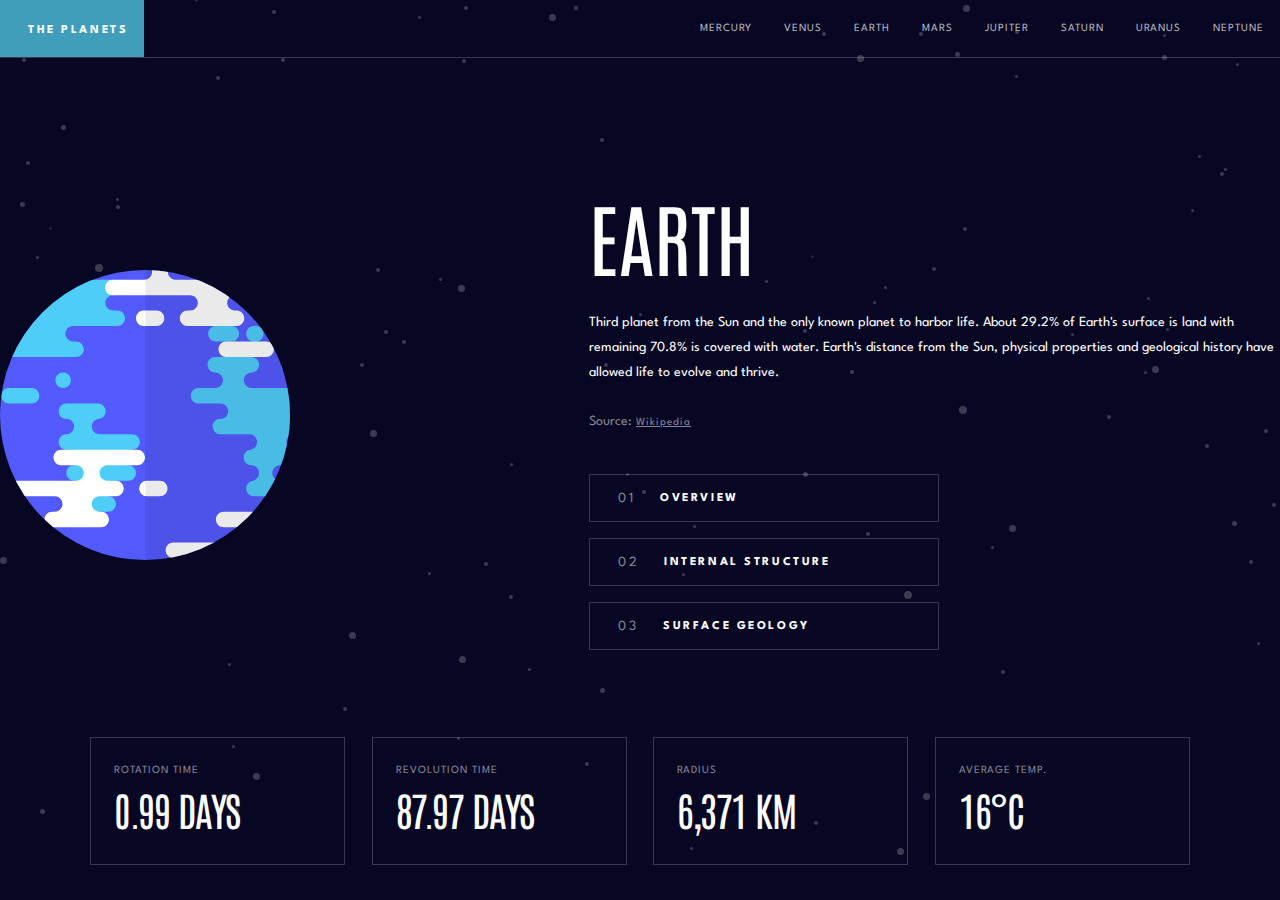
==== pages/earth.html @ 526f8f34 "first commit" ====
<!DOCTYPE html>
<html lang="en">
  <head>
    <meta charset="UTF-8" />
    <meta name="viewport" content="width=device-width, initial-scale=1.0" />

    <link
      rel="icon"
      type="image/png"
      sizes="32x32"
      href="./assets/favicon-32x32.png"
    />
    <link rel="stylesheet" href="/style.css" />

    <title>Frontend Mentor | Planets fact site</title>
  </head>
  <body>
    <nav>
      <ul>
        <li><a class="active" href="index.html">the planets</a></li>
        <li>
          <a href="/index.html">mercury</a>
          <a href="venus.html">venus</a>
          <a href="earth.html">earth</a>
          <a href="mars.html">mars</a>
          <a href="jupiter.html">jupiter</a>
          <a href="saturn.html">saturn</a>
          <a href="uranus.html">uranus</a>
          <a href="neptune.html">neptune</a>
        </li>
      </ul>
    </nav>
    <main>
      <div class="infos">
        <div class="img">
          <img src="/assets/planet-earth.svg" alt="" id="planetImage" />
        </div>

        <div>
          <h1>Earth</h1>
          <p id="planetText">
            Third planet from the Sun and the only known planet to harbor life.
            About 29.2% of Earth's surface is land with remaining 70.8% is
            covered with water. Earth's distance from the Sun, physical
            properties and geological history have allowed life to evolve and
            thrive.
          </p>
          <h2 id="link">
            Source: <a href="https://en.wikipedia.org/wiki/Earth">Wikipedia</a>
          </h2>

          <div class="btns">
            <button id="overviewButton">
              <h2>01</h2>
              Overview
            </button>
            <button id="internalStructureButton">
              <h2>02</h2>
              Internal Structure
            </button>
            <button id="surfaceGeologyButton">
              <h2>03</h2>
              Surface Geology
            </button>
          </div>

          <!-- Internal Structure Content Start

          Earth's interior, like that of the other terrestrial planets, is
          divided into layers by their chemical or physical (rheological)
          properties. The outer layer is a chemically distinct silicate solid
          crust, which is underlain by a highly viscous solid mantle. Source :
          Wikipedia
           URL: https://en.wikipedia.org/wiki/Earth#Internal_structure 

          Surface Geology Content Start The total surface area of Earth is about
          510 million km2. The continental crust consists of lower density
          material such as the igneous rocks granite and andesite. Less common
          is basalt, a denser volcanic rock that is the primary constituent of
          the ocean floors. Source : Wikipedia URL:
          https://en.wikipedia.org/wiki/Earth#Surface -->
        </div>
      </div>

      <div class="statics">
        <div class="stat">
          <h1>Rotation Time</h1>
          <h2>0.99 Days</h2>
        </div>
        <div class="stat">
          <h1>Revolution Time</h1>
          <h2>87.97 Days</h2>
        </div>
        <div class="stat">
          <h1>Radius</h1>
          <h2>6,371 KM</h2>
        </div>
        <div class="stat">
          <h1>Average Temp.</h1>
          <h2>16°c</h2>
        </div>
      </div>
    </main>
  </body>
</html>
---- style.css ----
@import url("https://fonts.googleapis.com/css2?family=Antonio:wght@100;400&family=League+Spartan:wght@300;400;700&display=swap");

::-webkit-scrollbar {
  width: 8px;
}

::-webkit-scrollbar-track {
  background-color: #2c2c31;
}

::-webkit-scrollbar-thumb {
  background: linear-gradient(#d39e33, #ed5636, #633bbc) padding-box,
    linear-gradient(260deg, #d39e33, #ed5636, #633bbc) border-box;
  border-radius: 10px;
}

* {
  margin: 0;
  padding: 0;
  box-sizing: border-box;
}

html,
body {
  height: 100%;
}

body {
  display: flex;
  flex-direction: column;
  color: #fff;
  background: url(assets/background-stars.svg) #070724;
  font-family: "League Spartan", sans-serif;
  overflow: visible;
}

ul {
  display: flex;
  justify-content: space-between;
  list-style-type: none;
  margin: 0;
  padding: 0;
  overflow: hidden;
  background-color: transparent;
  border-bottom: 1px solid rgba(255, 255, 255, 0.2);
  user-select: none;
}

li {
  display: flex;
  align-items: center;
  justify-content: center;
  float: left;
}

li a {
  display: block;
  text-align: center;
  padding: 14px 16px;
  text-decoration: none;
  color: rgba(255, 255, 255, 0.7);
  font-family: "League Spartan", sans-serif;
  font-size: 0.6875rem;
  font-style: normal;
  font-weight: 400;
  line-height: 1.5625rem; /* 227.273% */
  letter-spacing: 0.0625rem;
  text-transform: uppercase;
}

.logo {
  color: #fff;
  font-family: "Antonio", sans-serif;
  font-size: 1.75rem;
  font-style: normal;
  font-weight: 100;
  line-height: normal;
  letter-spacing: -0.06563rem;
  text-transform: uppercase;
}

.logo:hover {
  border: none;
}

main {
  display: flex;
  align-items: center;
  flex-direction: column;
  justify-content: center;
  margin-top: 7.88rem;
}

.img {
  user-select: none;
  margin-right: 18.69rem;
}

h1 {
  color: #fff;
  font-family: "Antonio", sans-serif;
  font-size: 5rem;
  font-style: normal;
  font-weight: 400;
  line-height: normal;
  text-transform: uppercase;
  margin-bottom: 1.44rem;
}

p {
  color: #fff;
  font-family: "League Spartan", sans-serif;
  font-size: 0.875rem;
  font-style: normal;
  font-weight: 400;
  line-height: 1.5625rem; /* 178.571% */
  margin-bottom: 1.5rem;
}

h2 {
  color: rgba(255, 255, 255, 0.5);
  font-family: "League Spartan", sans-serif;
  font-size: 0.875rem;
  font-style: normal;
  font-weight: 400;
  line-height: 1.5625rem; /* 178.571% */
}

.infos {
  display: flex;
  align-items: center;
  justify-content: center;
}

.btns {
  display: flex;
  flex-direction: column;
  margin-top: 2.44rem;
  gap: 1rem;
}

button {
  display: flex;
  align-items: center;
  justify-content: flex-start;
  width: 21.875rem;
  height: 3rem;
  flex-shrink: 0;
  border: 1px solid rgba(255, 255, 255, 0.2);
  background-color: transparent;
  color: #fff;
  font-family: "League Spartan", sans-serif;
  font-size: 0.75rem;
  font-style: normal;
  font-weight: 700;
  line-height: 1.5625rem; /* 208.333% */
  letter-spacing: 0.16069rem;
  text-transform: uppercase;
  padding-left: 1.75rem;
  gap: 1.56rem;
}

button:hover {
  transition: 1s;
  background-color: rgba(216, 216, 216, 0.2);
}

.active {
  color: #fff;
  font-family: "League Spartan", sans-serif;
  font-size: 0.75rem;
  font-style: normal;
  font-weight: 700;
  line-height: 1.5625rem; /* 208.333% */
  letter-spacing: 0.16069rem;
  text-transform: uppercase;
  padding-left: 1.75rem;
  gap: 1.56rem;
  background: #419ebb;
}

img {
  width: 290px;
  height: 290px;
}

.statics {
  display: flex;
  justify-content: space-between;
  width: 1100px;
  margin-top: 5.44rem;
}

.stat {
  width: 15.9375rem;
  height: 8rem;
  flex-shrink: 0;
  color: #fff;
  border: 1px solid rgba(255, 255, 255, 0.2);
  padding-left: 1.44rem;
  padding-top: 1.25rem;
}

.stat h1 {
  color: rgba(255, 255, 255, 0.5);
  font-family: "League Spartan", sans-serif;
  font-size: 0.6875rem;
  font-style: normal;
  font-weight: 400;
  line-height: 1.5625rem; /* 227.273% */
  letter-spacing: 0.0625rem;
  text-transform: uppercase;
  margin-bottom: 0px;
}

.stat h2 {
  color: #fff;
  font-family: "Antonio", sans-serif;
  font-size: 2.5rem;
  font-weight: 400;
  line-height: normal;
  letter-spacing: -0.09375rem;
  text-transform: uppercase;
}

.attribution {
  padding: 30px 0px 30px 0px;
  font-size: 11px;
  text-align: center;
  font-family: "League Spartan", sans-serif;
  color: rgba(255, 255, 255, 0.7);
}

.attribution a {
  color: rgba(255, 255, 255, 0.7);
  text-decoration: none;
}

a:visited {
  text-decoration: none;
}

a:hover {
  border-top: 4px solid #419ebb;
}

#link a {
  color: rgba(255, 255, 255, 0.5);
  font-family: "League Spartan", sans-serif;
  font-size: 0.6875rem;
  font-style: normal;
  font-weight: 400;
  line-height: 1.5625rem; /* 227.273% */
  letter-spacing: 0.0625rem;
  margin-bottom: 0px;
}

#link a:hover {
  border-top: 4px solid transparent;
}
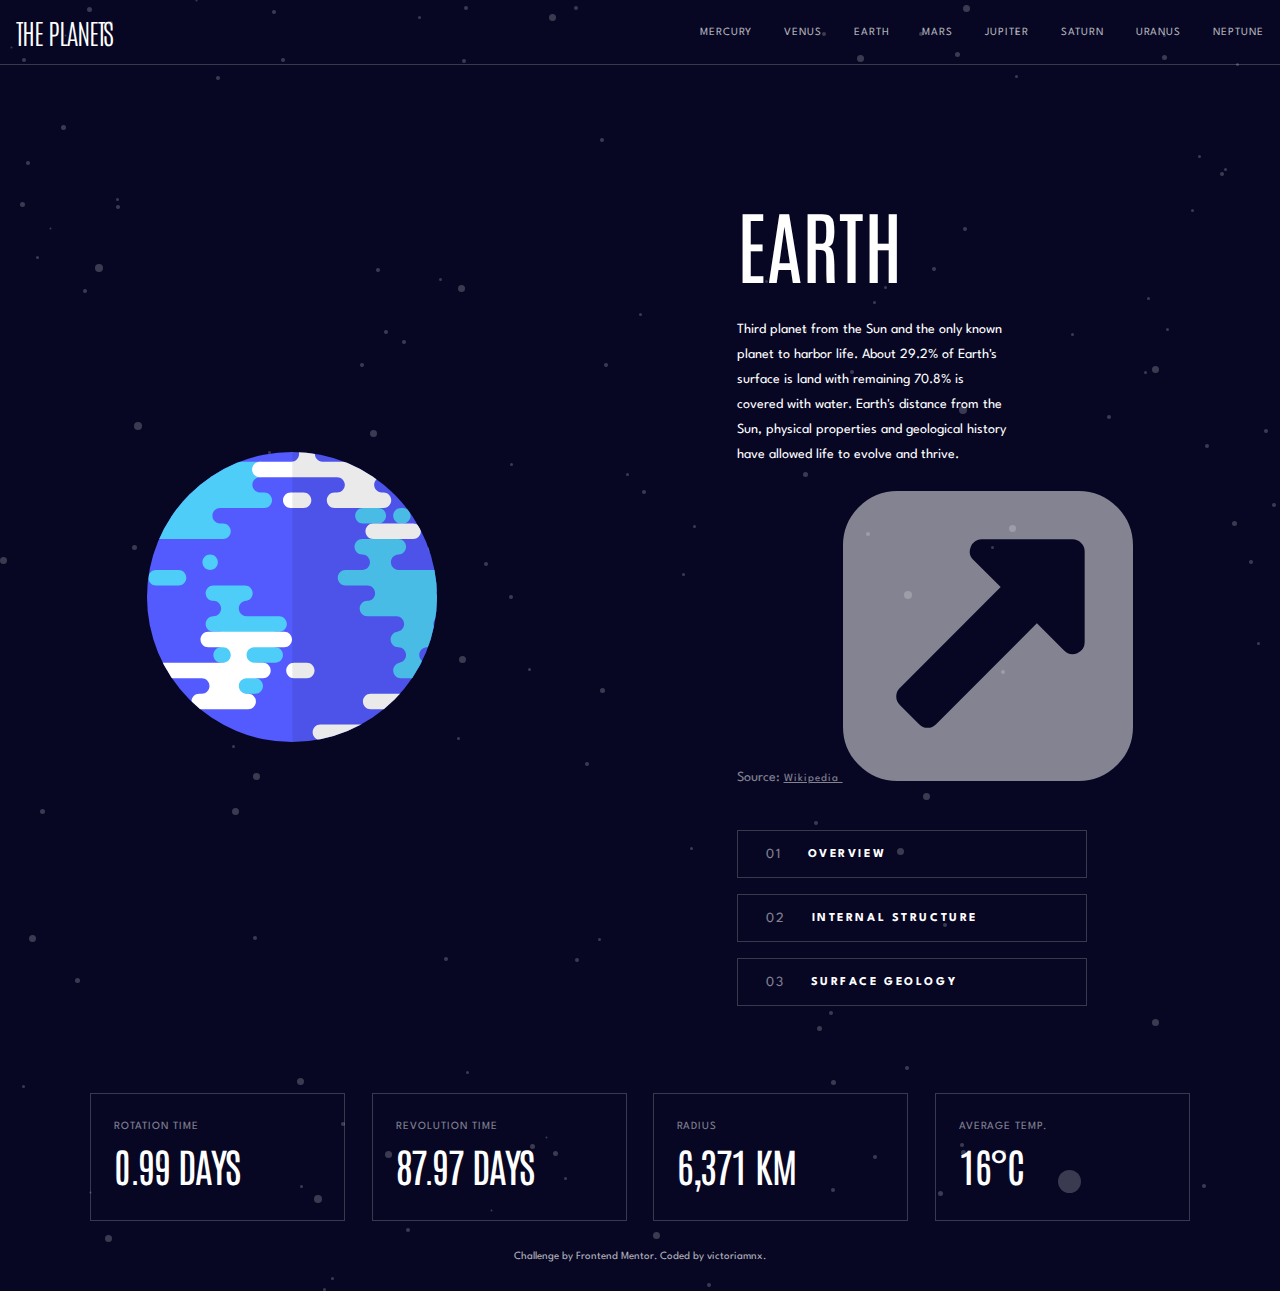
==== commit 11303ab7: "fix: pages style" ====
--- a/pages/earth.html
+++ b/pages/earth.html
@@ -8,7 +8,7 @@
       rel="icon"
       type="image/png"
       sizes="32x32"
-      href="./assets/favicon-32x32.png"
+      href="/assets/favicon-32x32.png"
     />
     <link rel="stylesheet" href="/style.css" />
 
@@ -17,16 +17,16 @@
   <body>
     <nav>
       <ul>
-        <li><a class="active" href="index.html">the planets</a></li>
+        <li><a class="logo" href="/index.html">the planets</a></li>
         <li>
-          <a href="/index.html">mercury</a>
-          <a href="venus.html">venus</a>
-          <a href="earth.html">earth</a>
-          <a href="mars.html">mars</a>
-          <a href="jupiter.html">jupiter</a>
-          <a href="saturn.html">saturn</a>
-          <a href="uranus.html">uranus</a>
-          <a href="neptune.html">neptune</a>
+          <a id="mercury" href="/index.html">mercury</a>
+          <a id="venus" href="venus.html">venus</a>
+          <a id="earth" href="earth.html">earth</a>
+          <a id="mars" href="mars.html">mars</a>
+          <a id="jupiter" href="jupiter.html">jupiter</a>
+          <a id="saturn" href="saturn.html">saturn</a>
+          <a id="uranus" href="uranus.html">uranus</a>
+          <a id="neptune" href="neptune.html">neptune</a>
         </li>
       </ul>
     </nav>
@@ -39,14 +39,20 @@
         <div>
           <h1>Earth</h1>
           <p id="planetText">
-            Third planet from the Sun and the only known planet to harbor life.
-            About 29.2% of Earth's surface is land with remaining 70.8% is
-            covered with water. Earth's distance from the Sun, physical
-            properties and geological history have allowed life to evolve and
-            thrive.
+            Third planet from the Sun and the only known<br />
+            planet to harbor life. About 29.2% of Earth's<br />
+            surface is land with remaining 70.8% is<br />
+            covered with water. Earth's distance from the<br />
+            Sun, physical properties and geological history<br />
+            have allowed life to evolve and thrive.
           </p>
+
           <h2 id="link">
-            Source: <a href="https://en.wikipedia.org/wiki/Earth">Wikipedia</a>
+            Source:
+            <a href="https://en.wikipedia.org/wiki/Earth">
+              Wikipedia
+              <img id="source" src="/assets/icon-source.svg" alt="Source icon"
+            /></a>
           </h2>
 
           <div class="btns">
@@ -100,6 +106,20 @@
           <h2>16°c</h2>
         </div>
       </div>
+
+      <div class="attribution">
+        <span>Challenge by&nbsp;</span
+        ><a
+          href="https://www.frontendmentor.io?ref=challenge"
+          target="_blank"
+          title="Go to Frontend Mentor site"
+          >Frontend Mentor.
+        </a>
+        <span> Coded by&nbsp;</span
+        ><a href="https://github.com/victoriamnx" title="Go to Github profile"
+          >victoriamnx.</a
+        >
+      </div>
     </main>
   </body>
 </html>
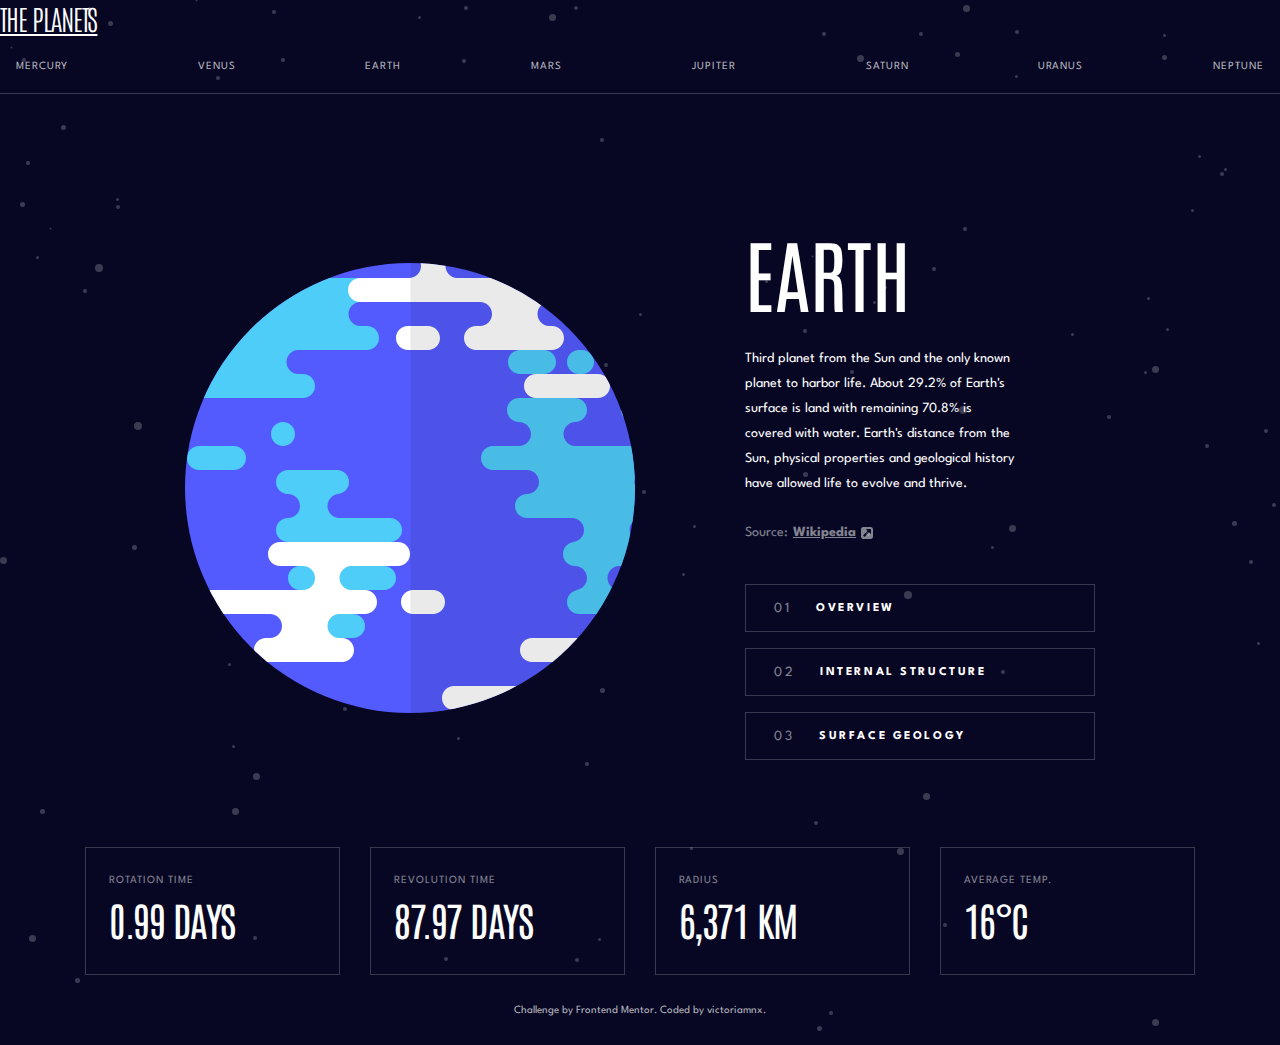
==== commit ffb22b1a: "add: pages infos" ====
--- a/pages/earth.html
+++ b/pages/earth.html
@@ -8,37 +8,38 @@
       rel="icon"
       type="image/png"
       sizes="32x32"
-      href="/assets/favicon-32x32.png"
+      href="/assets/favicon.png"
     />
     <link rel="stylesheet" href="/style.css" />
 
     <title>Frontend Mentor | Planets fact site</title>
   </head>
   <body>
-    <nav>
-      <ul>
-        <li><a class="logo" href="/index.html">the planets</a></li>
-        <li>
-          <a id="mercury" href="/index.html">mercury</a>
-          <a id="venus" href="venus.html">venus</a>
-          <a id="earth" href="earth.html">earth</a>
-          <a id="mars" href="mars.html">mars</a>
-          <a id="jupiter" href="jupiter.html">jupiter</a>
-          <a id="saturn" href="saturn.html">saturn</a>
-          <a id="uranus" href="uranus.html">uranus</a>
-          <a id="neptune" href="neptune.html">neptune</a>
-        </li>
-      </ul>
-    </nav>
+    <header>
+      <a class="logo" href="/index.html">the planets</a>
+      <nav>
+        <ul>
+          <li id="mercury"><a href="/index.html">mercury</a></li>
+          <li id="venus"><a href="venus.html">venus</a></li>
+          <li id="earth"><a href="earth.html">earth</a></li>
+          <li id="mars"><a href="mars.html">mars</a></li>
+          <li id="jupiter"><a href="jupiter.html">jupiter</a></li>
+          <li id="saturn"><a href="saturn.html">saturn</a></li>
+          <li id="uranus"><a href="uranus.html">uranus</a></li>
+          <li id="neptune"><a href="neptune.html">neptune</a></li>
+        </ul>
+      </nav>
+    </header>
+
     <main>
       <div class="infos">
         <div class="img">
-          <img src="/assets/planet-earth.svg" alt="" id="planetImage" />
+          <img src="../assets/planet/planet-earth.svg" alt="" id="planetImage" />
         </div>
 
         <div>
           <h1>Earth</h1>
-          <p id="planetText">
+          <p id="planetTextEarth">
             Third planet from the Sun and the only known<br />
             planet to harbor life. About 29.2% of Earth's<br />
             surface is land with remaining 70.8% is<br />
@@ -49,7 +50,7 @@
 
           <h2 id="link">
             Source:
-            <a href="https://en.wikipedia.org/wiki/Earth">
+            <a id="wikiLink" href="https://en.wikipedia.org/wiki/Earth">
               Wikipedia
               <img id="source" src="/assets/icon-source.svg" alt="Source icon"
             /></a>
@@ -120,6 +121,8 @@
           >victoriamnx.</a
         >
       </div>
+
+      <script src="earth.js"></script>
     </main>
   </body>
-</html>
+</html>--- a/style.css
+++ b/style.css
@@ -9,8 +9,7 @@
 }
 
 ::-webkit-scrollbar-thumb {
-  background: linear-gradient(#d39e33, #ed5636, #633bbc) padding-box,
-    linear-gradient(260deg, #d39e33, #ed5636, #633bbc) border-box;
+  background: rgba(255, 255, 255, 0.5);
   border-radius: 10px;
 }
 
@@ -66,6 +65,7 @@
   line-height: 1.5625rem; /* 227.273% */
   letter-spacing: 0.0625rem;
   text-transform: uppercase;
+  border-top: 4px solid transparent;
 }
 
 .logo {
@@ -93,7 +93,13 @@
 
 .img {
   user-select: none;
-  margin-right: 18.69rem;
+}
+
+.infos {
+  display: flex;
+  align-items: center;
+  justify-content: space-around;
+  width: 1020px;
 }
 
 h1 {
@@ -118,18 +124,32 @@
 }
 
 h2 {
+  display: flex;
   color: rgba(255, 255, 255, 0.5);
   font-family: "League Spartan", sans-serif;
   font-size: 0.875rem;
   font-style: normal;
   font-weight: 400;
   line-height: 1.5625rem; /* 178.571% */
-}
-
-.infos {
-  display: flex;
-  align-items: center;
-  justify-content: center;
+  gap: 5px;
+}
+
+#link a {
+  display: flex;
+  align-items: center;
+  color: rgba(255, 255, 255, 0.5);
+  font-family: "League Spartan", sans-serif;
+  font-size: 14px;
+  font-style: normal;
+  font-weight: 700;
+  line-height: 25px;
+  text-decoration-line: underline;
+  gap: 5px;
+}
+
+#source {
+  width: 12px;
+  height: 12px;
 }
 
 .btns {
@@ -179,15 +199,15 @@
   background: #419ebb;
 }
 
-img {
+/* img {
   width: 290px;
   height: 290px;
-}
+} */
 
 .statics {
   display: flex;
-  justify-content: space-between;
-  width: 1100px;
+  justify-content: center;
+  gap: 1.87rem;
   margin-top: 5.44rem;
 }
 
@@ -240,21 +260,27 @@
   text-decoration: none;
 }
 
-a:hover {
+#mercury:hover {
   border-top: 4px solid #419ebb;
 }
-
-#link a {
-  color: rgba(255, 255, 255, 0.5);
-  font-family: "League Spartan", sans-serif;
-  font-size: 0.6875rem;
-  font-style: normal;
-  font-weight: 400;
-  line-height: 1.5625rem; /* 227.273% */
-  letter-spacing: 0.0625rem;
-  margin-bottom: 0px;
-}
-
-#link a:hover {
-  border-top: 4px solid transparent;
-}
+#venus:hover {
+  border-top: 4px solid #eda249;
+}
+#earth:hover {
+  border-top: 4px solid #6d2ed5;
+}
+#mars:hover {
+  border-top: 4px solid #d14c32;
+}
+#jupiter:hover {
+  border-top: 4px solid #d83a34;
+}
+#saturn:hover {
+  border-top: 4px solid #cd5120;
+}
+#uranus:hover {
+  border-top: 4px solid #1ec1a2;
+}
+#neptune:hover {
+  border-top: 4px solid #2d68f0;
+}
